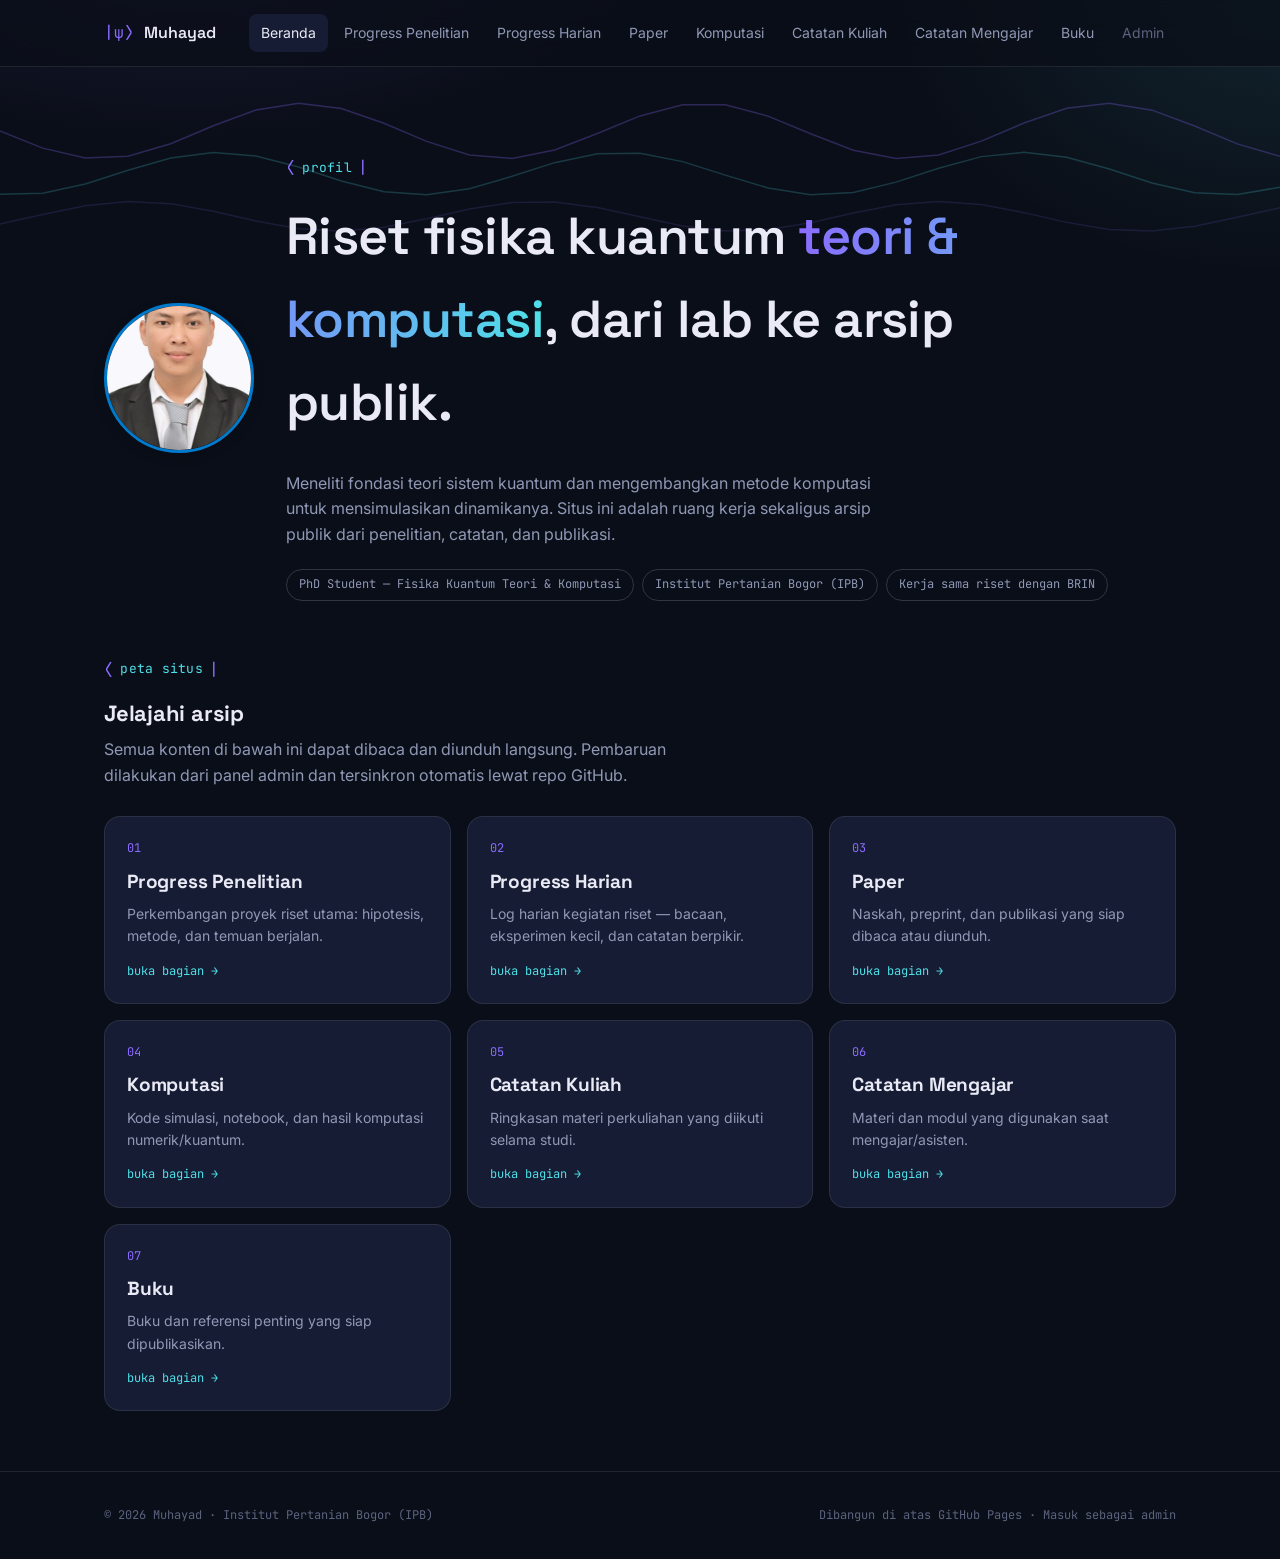
==== index.html @ 5832dcad "Update index.html" ====
<!DOCTYPE html>
<html lang="id">
<head>
<meta charset="UTF-8">
<meta name="viewport" content="width=device-width, initial-scale=1.0">
<title>Beranda — Ruang Riset Fisika Kuantum</title>
<link rel="stylesheet" href="assets/css/style.css">
<!-- CSS Tambahan agar tampilan foto rapi -->
<style>
  .hero-profile-wrapper {
    display: flex;
    align-items: center;
    gap: 2rem;
    flex-wrap: wrap; /* Supaya responsif di layar HP */
  }
  .profile-photo {
    width: 150px;
    height: 150px;
    object-fit: cover;
    border-radius: 50%; /* Membuat foto berbentuk lingkaran */
    border: 3px solid var(--accent, #007acc); /* Bingkai foto */
    box-shadow: 0 4px 12px rgba(0,0,0,0.15);
  }
</style>
</head>
<body>

<script src="assets/js/config.js"></script>
<script src="assets/js/common.js"></script>

<section class="hero">
  <div id="heroWaveMount"></div>
  <div class="wrap hero-inner hero-profile-wrapper">
    
    <!-- TAMBAHAN: Tag Foto Profil -->
    <div class="photo-container">
      <img src="assets/images/foto-profil.jpg" alt="Foto Profil" class="profile-photo">
    </div>

    <div class="hero-text-container">
      <p class="eyebrow">profil</p>
      <h1>Riset fisika kuantum <span class="accent">teori & komputasi</span>, dari lab ke arsip publik.</h1>
      <p class="lede" id="bioText"></p>
      <div class="hero-tags">
        <span id="tagRole"></span>
        <span id="tagAffil"></span>
        <span id="tagCollab"></span>
      </div>
    </div>

  </div>
</section>

<main class="wrap">
  <p class="eyebrow">peta situs</p>
  <h2 style="font-size:22px;margin-bottom:6px;">Jelajahi arsip</h2>
  <p style="max-width:600px;">Semua konten di bawah ini dapat dibaca dan diunduh langsung. Pembaruan dilakukan dari panel admin dan tersinkron otomatis lewat repo GitHub.</p>

  <div class="grid" id="cardGrid"></div>
</main>

<script>
document.getElementById("heroWaveMount").outerHTML = heroWaveSVG();
renderNav("index.html");

document.getElementById("bioText").textContent = SITE_PROFILE.bio;
document.getElementById("tagRole").textContent = SITE_PROFILE.role;
document.getElementById("tagAffil").textContent = SITE_PROFILE.affiliation;
document.getElementById("tagCollab").textContent = SITE_PROFILE.collab;

const CARDS = [
  { n:"01", href:"research.html",       title:"Progress Penelitian", desc:"Perkembangan proyek riset utama: hipotesis, metode, dan temuan berjalan." },
  { n:"02", href:"daily.html",          title:"Progress Harian",     desc:"Log harian kegiatan riset — bacaan, eksperimen kecil, dan catatan berpikir." },
  { n:"03", href:"papers.html",         title:"Paper",               desc:"Naskah, preprint, dan publikasi yang siap dibaca atau diunduh." },
  { n:"04", href:"computation.html",    title:"Komputasi",           desc:"Kode simulasi, notebook, dan hasil komputasi numerik/kuantum." },
  { n:"05", href:"lecture-notes.html", title:"Catatan Kuliah",      desc:"Ringkasan materi perkuliahan yang diikuti selama studi." },
  { n:"06", href:"teaching-notes.html", title:"Catatan Mengajar",    desc:"Materi dan modul yang digunakan saat mengajar/asisten." },
  { n:"07", href:"books.html",          title:"Buku",                desc:"Buku dan referensi penting yang siap dipublikasikan." },
];
document.getElementById("cardGrid").innerHTML = CARDS.map(c => `
  <a class="card" href="${c.href}">
    <div class="idx">${c.n}</div>
    <h3>${c.title}</h3>
    <p>${c.desc}</p>
    <div class="go">buka bagian →</div>
  </a>
`).join("");

renderFooter();
</script>
</body>
</html>
---- assets/css/style.css ----
/* ==========================================================================
   Design tokens — tema: fisika kuantum teori & komputasi
   ========================================================================== */
@import url('https://fonts.googleapis.com/css2?family=Space+Grotesk:wght@400;500;600;700&family=Inter:wght@400;500;600&family=JetBrains+Mono:wght@400;500&display=swap');

:root{
  --bg:        #0a0e18;
  --bg-alt:    #0f1428;
  --surface:   #161c33;
  --surface-2: #1c2340;
  --border:    rgba(255,255,255,0.09);
  --border-2:  rgba(255,255,255,0.16);

  --violet:  #8b6cff;
  --violet-dim: #5b4aa8;
  --cyan:    #4fe0e8;
  --amber:   #f2b84b;

  --text:      #e9eaf5;
  --text-dim:  #9098b5;
  --text-faint:#5c637f;

  --font-display: 'Space Grotesk', sans-serif;
  --font-body: 'Inter', sans-serif;
  --font-mono: 'JetBrains Mono', monospace;

  --radius: 10px;
  --radius-lg: 16px;
  --max-w: 1120px;
}

*{ box-sizing:border-box; }
html{ scroll-behavior:smooth; }
body{
  margin:0;
  background:
    radial-gradient(ellipse 900px 500px at 15% -10%, rgba(139,108,255,0.16), transparent 60%),
    radial-gradient(ellipse 700px 500px at 100% 0%, rgba(79,224,232,0.10), transparent 55%),
    var(--bg);
  color:var(--text);
  font-family:var(--font-body);
  line-height:1.6;
  min-height:100vh;
}
@media (prefers-reduced-motion: reduce){
  *{ animation-duration:0.01ms !important; animation-iteration-count:1 !important; transition-duration:0.01ms !important; scroll-behavior:auto !important; }
}

a{ color:inherit; text-decoration:none; }
img{ max-width:100%; display:block; }

h1,h2,h3,h4{ font-family:var(--font-display); margin:0 0 .5em; letter-spacing:-0.01em; }
p{ margin:0 0 1em; color:var(--text-dim); }

.wrap{ max-width:var(--max-w); margin:0 auto; padding:0 24px; }

/* eyebrow bra-ket motif — signature element */
.eyebrow{
  font-family:var(--font-mono);
  font-size:13px;
  letter-spacing:0.02em;
  color:var(--cyan);
  display:inline-flex;
  align-items:center;
  gap:6px;
  margin-bottom:14px;
}
.eyebrow::before{ content:'⟨'; color:var(--violet); font-size:16px; }
.eyebrow::after{ content:'|'; color:var(--violet); font-size:16px; }

/* ---------- Nav ---------- */
header.site-nav{
  position:sticky; top:0; z-index:40;
  backdrop-filter:blur(14px);
  background:rgba(10,14,24,0.72);
  border-bottom:1px solid var(--border);
}
.nav-inner{
  max-width:var(--max-w); margin:0 auto; padding:14px 24px;
  display:flex; align-items:center; justify-content:space-between; gap:20px;
}
.brand{ display:flex; align-items:center; gap:10px; font-family:var(--font-display); font-weight:600; font-size:16px; }
.brand .ket{ color:var(--violet); font-family:var(--font-mono); font-weight:400; }
.nav-links{ display:flex; flex-wrap:wrap; gap:4px; font-size:14px; }
.nav-links a{
  padding:8px 12px; border-radius:8px; color:var(--text-dim);
  transition:color .15s, background .15s;
}
.nav-links a:hover, .nav-links a.active{ color:var(--text); background:var(--surface); }
.nav-toggle{ display:none; }

@media (max-width:880px){
  .nav-links{ display:none; flex-direction:column; width:100%; padding-top:10px; }
  .nav-links.open{ display:flex; }
  .nav-inner{ flex-wrap:wrap; }
  .nav-toggle{ display:inline-flex; background:none; border:1px solid var(--border-2); color:var(--text); border-radius:8px; padding:8px 10px; font-family:var(--font-mono); cursor:pointer; }
}

/* ---------- Hero ---------- */
.hero{ position:relative; padding:88px 0 56px; overflow:hidden; }
.hero-wave{ position:absolute; inset:0; z-index:0; opacity:.55; pointer-events:none; }
.hero-inner{ position:relative; z-index:1; }
.hero h1{ font-size:clamp(30px,5vw,52px); font-weight:600; max-width:820px; }
.hero .accent{ background:linear-gradient(90deg,var(--violet),var(--cyan)); -webkit-background-clip:text; background-clip:text; color:transparent; }
.hero .lede{ max-width:620px; font-size:16px; }
.hero-tags{ display:flex; flex-wrap:wrap; gap:8px; margin-top:22px; }
.hero-tags span{
  font-family:var(--font-mono); font-size:12px; color:var(--text-dim);
  border:1px solid var(--border-2); border-radius:20px; padding:5px 12px;
}

/* ---------- Section grid of category cards ---------- */
.grid{ display:grid; grid-template-columns:repeat(auto-fit,minmax(260px,1fr)); gap:16px; margin:28px 0 60px; }
.card{
  background:var(--surface); border:1px solid var(--border); border-radius:var(--radius-lg);
  padding:22px; transition:transform .18s, border-color .18s, background .18s;
  position:relative; overflow:hidden;
}
.card:hover{ transform:translateY(-3px); border-color:var(--border-2); background:var(--surface-2); }
.card .idx{ font-family:var(--font-mono); font-size:12px; color:var(--violet); }
.card h3{ font-size:19px; margin:8px 0 6px; }
.card p{ font-size:14px; margin:0; }
.card .go{ margin-top:14px; font-family:var(--font-mono); font-size:12px; color:var(--cyan); }

/* ---------- Page header for category pages ---------- */
.page-head{ padding:56px 0 20px; }
.page-head h1{ font-size:clamp(26px,4vw,38px); }

/* ---------- List / entry cards ---------- */
.entry-list{ display:flex; flex-direction:column; gap:14px; margin:26px 0 70px; }
.entry{
  background:var(--surface); border:1px solid var(--border); border-radius:var(--radius-lg);
  padding:20px 22px; display:flex; flex-direction:column; gap:8px;
}
.entry-top{ display:flex; justify-content:space-between; align-items:baseline; gap:12px; flex-wrap:wrap; }
.entry h3{ font-size:18px; margin:0; }
.entry .date{ font-family:var(--font-mono); font-size:12px; color:var(--text-faint); white-space:nowrap; }
.entry .desc{ font-size:14px; margin:0; color:var(--text-dim); }
.entry-tags{ display:flex; gap:6px; flex-wrap:wrap; }
.entry-tags span{ font-family:var(--font-mono); font-size:11px; color:var(--violet); background:rgba(139,108,255,0.1); border-radius:6px; padding:2px 8px; }
.entry-media{ border-radius:var(--radius); overflow:hidden; border:1px solid var(--border); background:var(--bg-alt); margin:2px 0; }
.entry-media img, .entry-media video{ width:100%; max-height:420px; object-fit:contain; display:block; background:var(--bg-alt); }
.entry-actions{ display:flex; gap:10px; margin-top:6px; }
.btn{
  font-family:var(--font-mono); font-size:12px; padding:8px 14px; border-radius:8px;
  border:1px solid var(--border-2); color:var(--text); background:transparent; cursor:pointer;
  transition:background .15s, border-color .15s;
  display:inline-flex; align-items:center; gap:6px;
}
.btn:hover{ background:var(--surface-2); border-color:var(--cyan); }
.btn-primary{ background:var(--violet); border-color:var(--violet); color:#0a0e18; font-weight:500; }
.btn-primary:hover{ background:#a08aff; }
.btn-danger:hover{ border-color:#ff6b6b; color:#ff6b6b; }

.empty-state{ border:1px dashed var(--border-2); border-radius:var(--radius-lg); padding:40px 24px; text-align:center; color:var(--text-faint); font-family:var(--font-mono); font-size:13px; }
.loading{ font-family:var(--font-mono); font-size:13px; color:var(--text-faint); padding:20px 0; }

/* ---------- Divider (orbit ring motif) ---------- */
.orbit-divider{ display:flex; align-items:center; gap:14px; margin:50px 0; color:var(--text-faint); }
.orbit-divider .ring{ width:9px; height:9px; border-radius:50%; border:1px solid var(--violet); flex-shrink:0; }
.orbit-divider .line{ flex:1; height:1px; background:linear-gradient(90deg,var(--border-2),transparent); }

/* ---------- Footer ---------- */
footer{ border-top:1px solid var(--border); padding:34px 0; margin-top:40px; }
footer .wrap{ display:flex; justify-content:space-between; flex-wrap:wrap; gap:12px; font-family:var(--font-mono); font-size:12px; color:var(--text-faint); }
footer a{ color:var(--text-faint); }
footer a:hover{ color:var(--cyan); }

/* ---------- Forms (admin) ---------- */
.field{ margin-bottom:16px; }
.field label{ display:block; font-family:var(--font-mono); font-size:12px; color:var(--text-dim); margin-bottom:6px; }
.field input, .field textarea, .field select{
  width:100%; background:var(--bg-alt); border:1px solid var(--border-2); border-radius:8px;
  padding:10px 12px; color:var(--text); font-family:var(--font-body); font-size:14px;
}
.field textarea{ min-height:90px; resize:vertical; }
.field input:focus, .field textarea:focus, .field select:focus{ outline:none; border-color:var(--cyan); }
.panel{ background:var(--surface); border:1px solid var(--border); border-radius:var(--radius-lg); padding:24px; }
.msg{ font-family:var(--font-mono); font-size:12px; padding:10px 14px; border-radius:8px; margin-bottom:16px; }
.msg-ok{ background:rgba(79,224,232,0.1); color:var(--cyan); border:1px solid rgba(79,224,232,0.3); }
.msg-err{ background:rgba(255,107,107,0.1); color:#ff6b6b; border:1px solid rgba(255,107,107,0.3); }
.tabs{ display:flex; gap:6px; flex-wrap:wrap; margin-bottom:22px; }
.tab-btn{
  font-family:var(--font-mono); font-size:12px; padding:8px 14px; border-radius:8px;
  border:1px solid var(--border); background:var(--bg-alt); color:var(--text-dim); cursor:pointer;
}
.tab-btn.active{ background:var(--violet); border-color:var(--violet); color:#0a0e18; }

/* focus visibility */
a:focus-visible, button:focus-visible, input:focus-visible, textarea:focus-visible{
  outline:2px solid var(--cyan); outline-offset:2px;
}
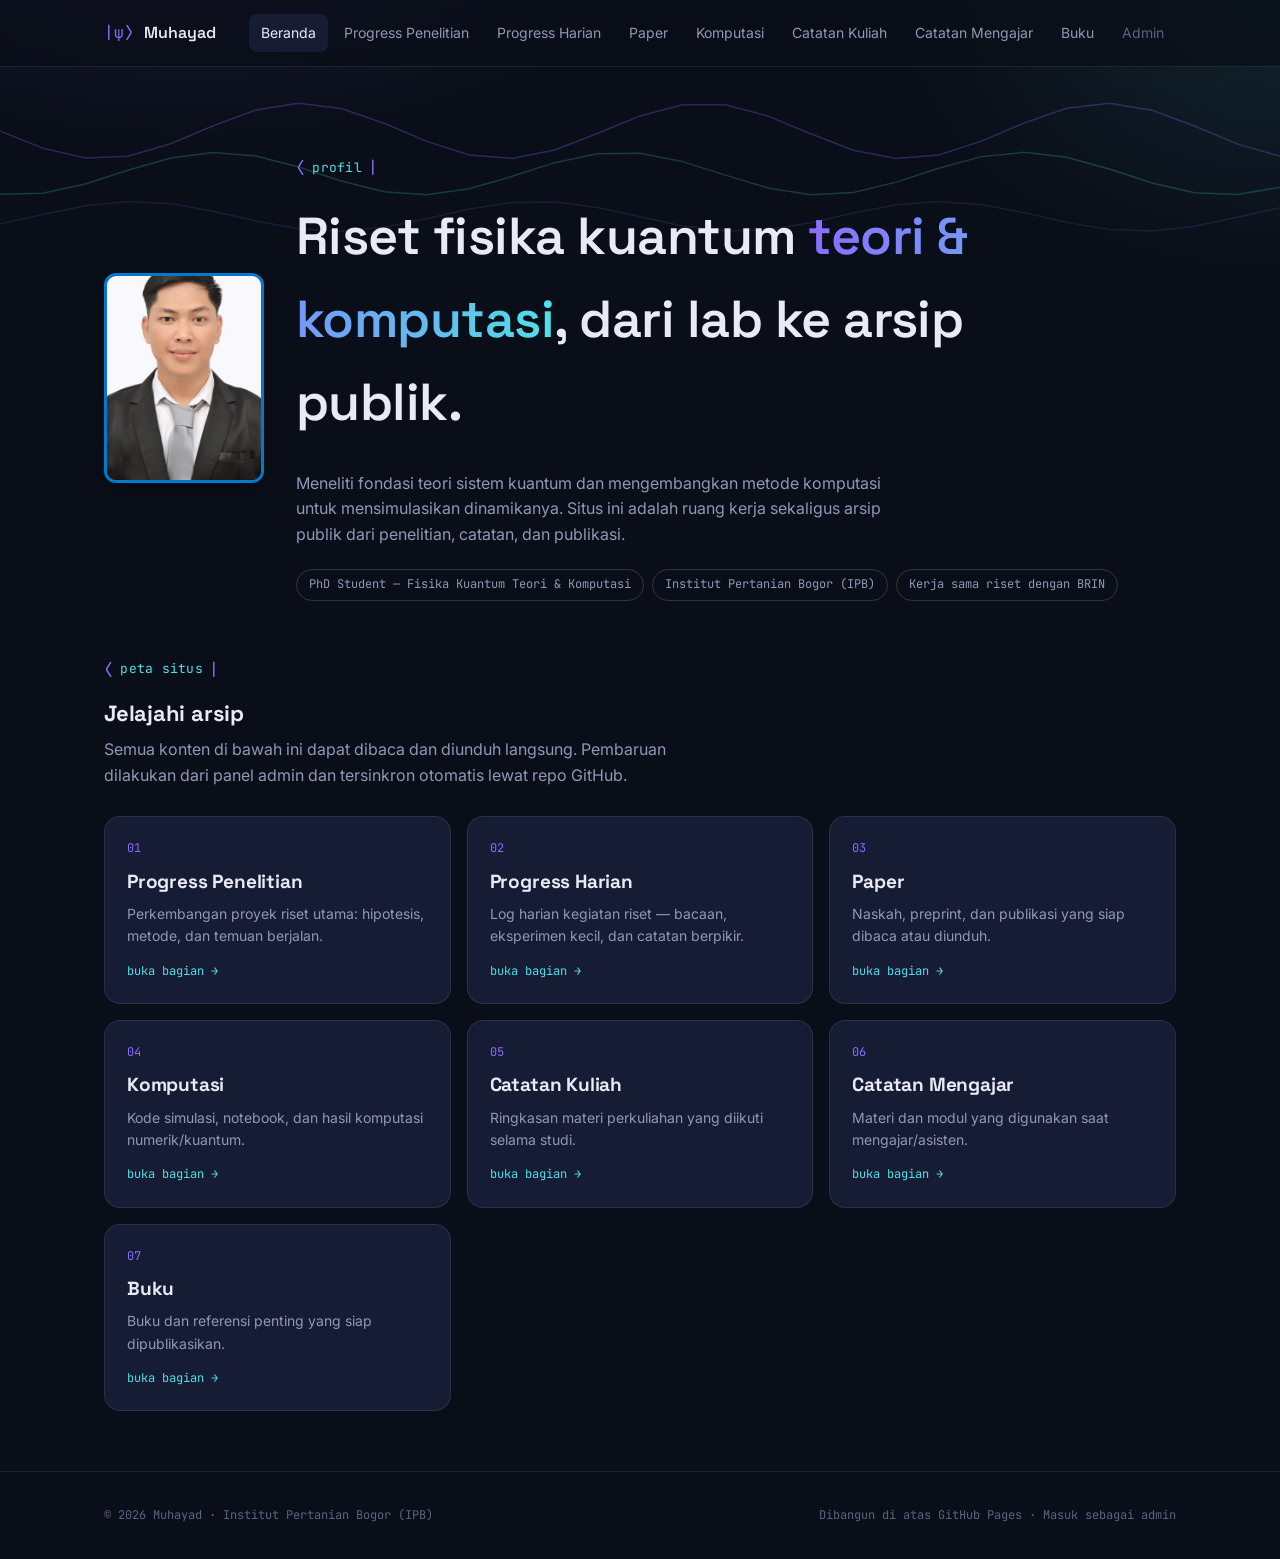
==== commit fe6b8ab6: "Update index.html" ====
--- a/index.html
+++ b/index.html
@@ -5,7 +5,7 @@
 <meta name="viewport" content="width=device-width, initial-scale=1.0">
 <title>Beranda — Ruang Riset Fisika Kuantum</title>
 <link rel="stylesheet" href="assets/css/style.css">
-<!-- CSS Tambahan agar tampilan foto rapi -->
+<!-- CSS Tambahan dengan bingkai persegi (Rectangle) -->
 <style>
   .hero-profile-wrapper {
     display: flex;
@@ -14,12 +14,12 @@
     flex-wrap: wrap; /* Supaya responsif di layar HP */
   }
   .profile-photo {
-    width: 150px;
-    height: 150px;
-    object-fit: cover;
-    border-radius: 50%; /* Membuat foto berbentuk lingkaran */
-    border: 3px solid var(--accent, #007acc); /* Bingkai foto */
-    box-shadow: 0 4px 12px rgba(0,0,0,0.15);
+    width: 160px;            /* Lebar foto */
+    height: 210px;           /* Tinggi foto (proporsi portrait) */
+    object-fit: cover;       /* Agar foto tidak terdistorsi / gepeng */
+    border-radius: 12px;     /* Ubah ke 0px jika ingin sudut tajam/siku murni */
+    border: 3px solid var(--accent, #007acc); /* Warna bingkai */
+    box-shadow: 0 8px 20px rgba(0,0,0,0.25);  /* Bayangan lembut */
   }
 </style>
 </head>
@@ -32,7 +32,7 @@
   <div id="heroWaveMount"></div>
   <div class="wrap hero-inner hero-profile-wrapper">
     
-    <!-- TAMBAHAN: Tag Foto Profil -->
+    <!-- Tag Foto Profil -->
     <div class="photo-container">
       <img src="assets/images/foto-profil.jpg" alt="Foto Profil" class="profile-photo">
     </div>
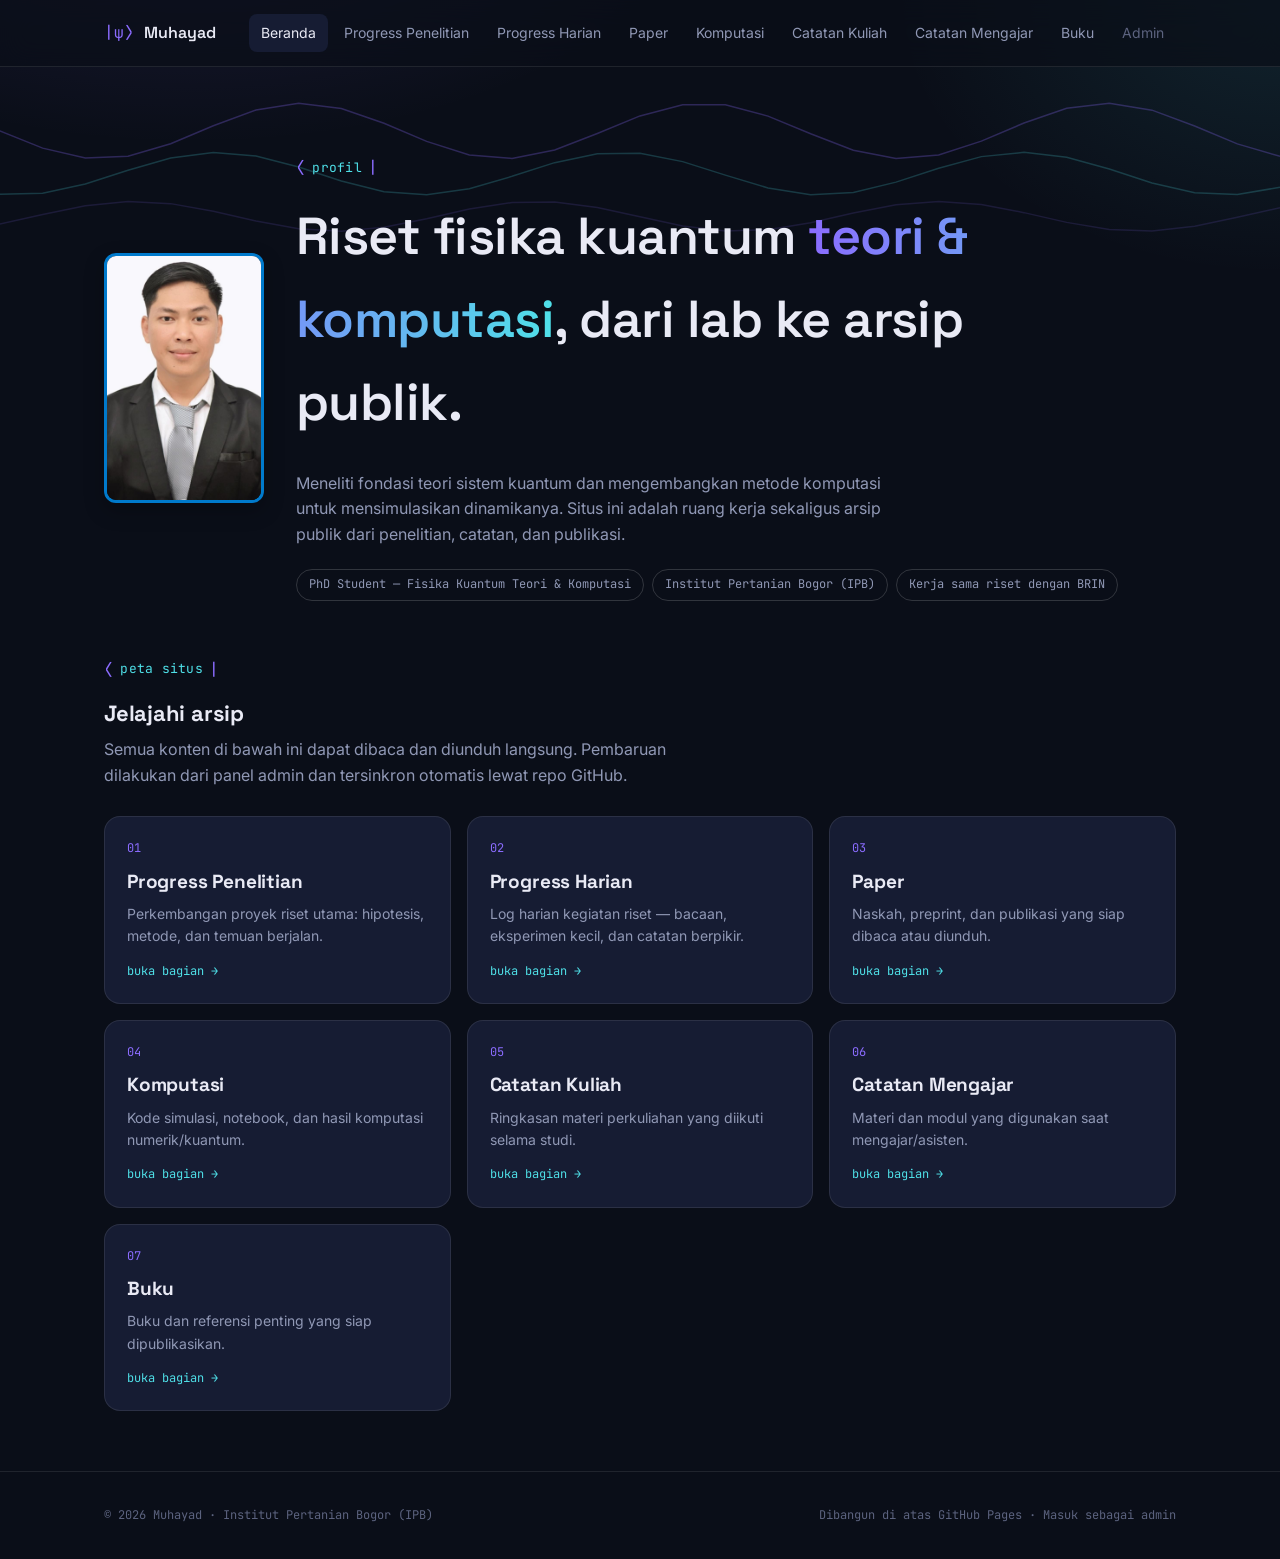
==== commit 3a2d90a5: "Update index.html" ====
--- a/index.html
+++ b/index.html
@@ -15,7 +15,7 @@
   }
   .profile-photo {
     width: 160px;            /* Lebar foto */
-    height: 210px;           /* Tinggi foto (proporsi portrait) */
+    height: 250px;           /* Tinggi foto (proporsi portrait) */
     object-fit: cover;       /* Agar foto tidak terdistorsi / gepeng */
     border-radius: 12px;     /* Ubah ke 0px jika ingin sudut tajam/siku murni */
     border: 3px solid var(--accent, #007acc); /* Warna bingkai */
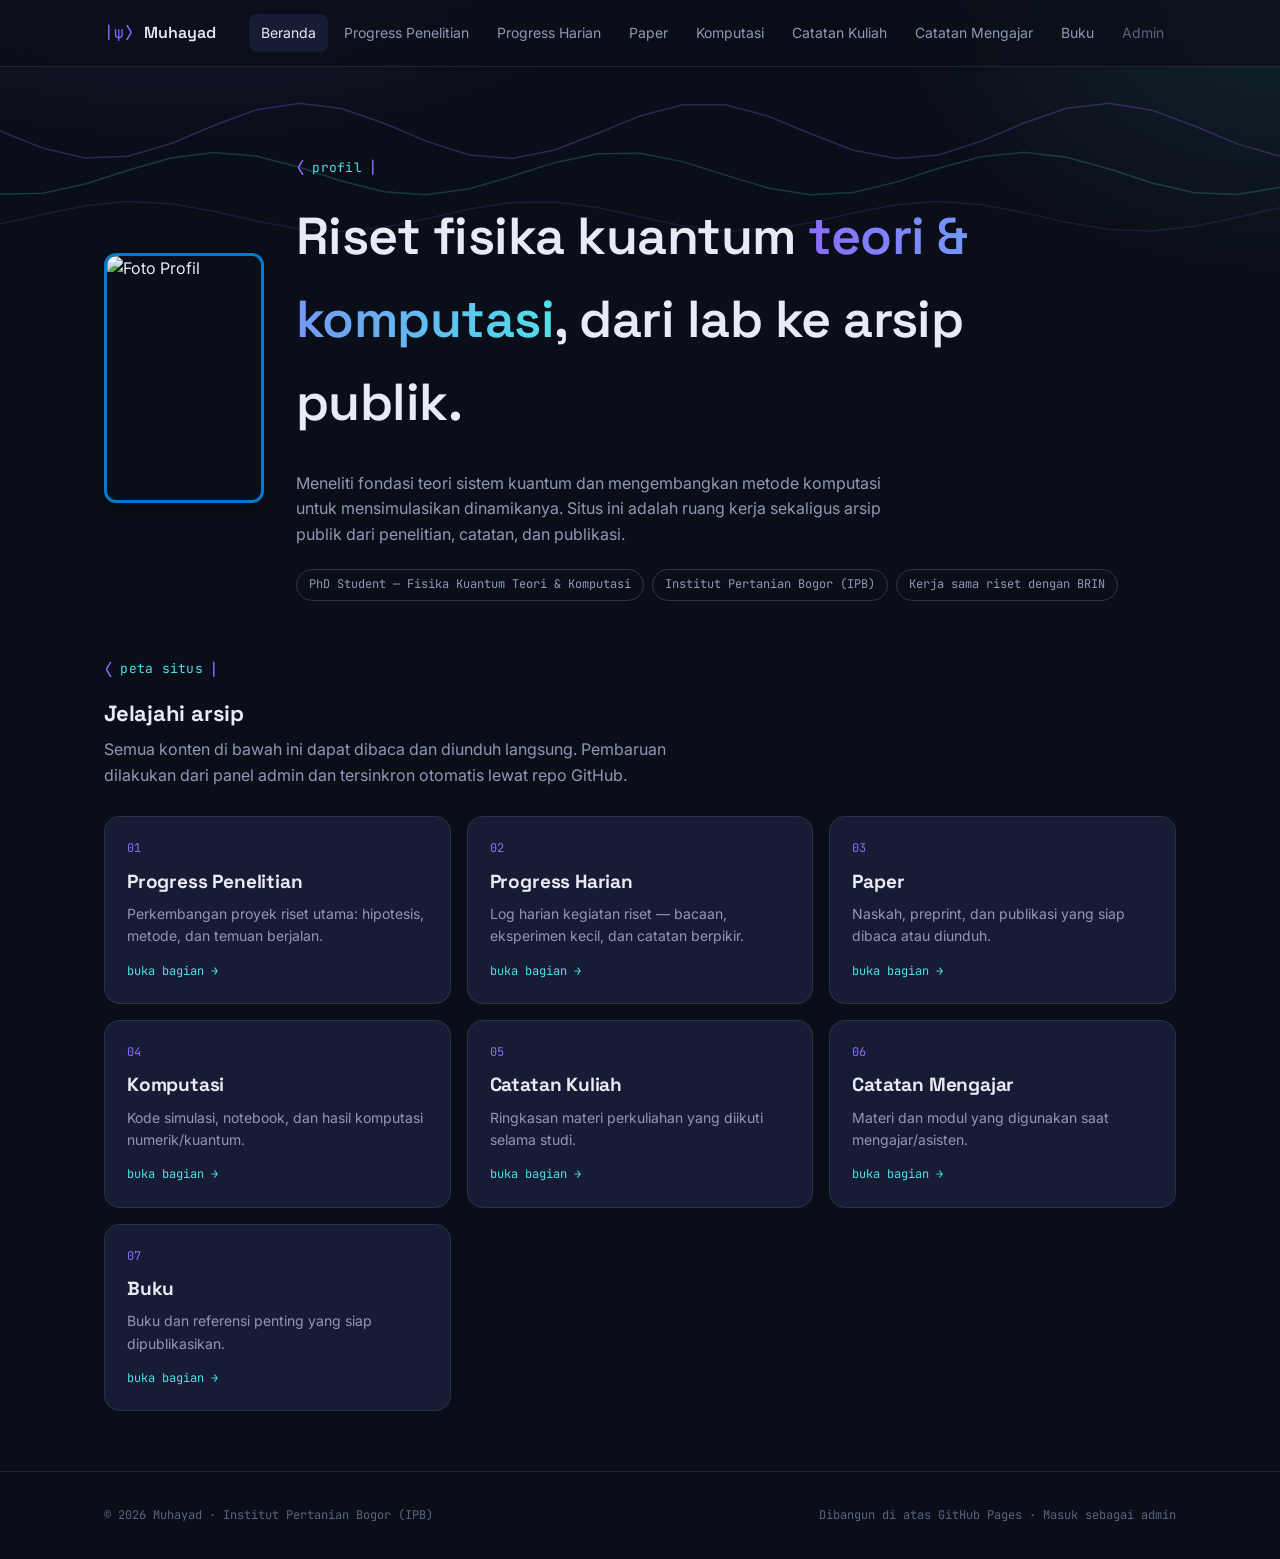
==== commit 0785c627: "Update index.html" ====
--- a/index.html
+++ b/index.html
@@ -34,7 +34,7 @@
     
     <!-- Tag Foto Profil -->
     <div class="photo-container">
-      <img src="assets/images/foto-profil.jpg" alt="Foto Profil" class="profile-photo">
+      <img src="assets/images/assets/images/WhatsApp Image 2026-09-12 at 22.21.10.jpeg" alt="Foto Profil" class="profile-photo">
     </div>
 
     <div class="hero-text-container">
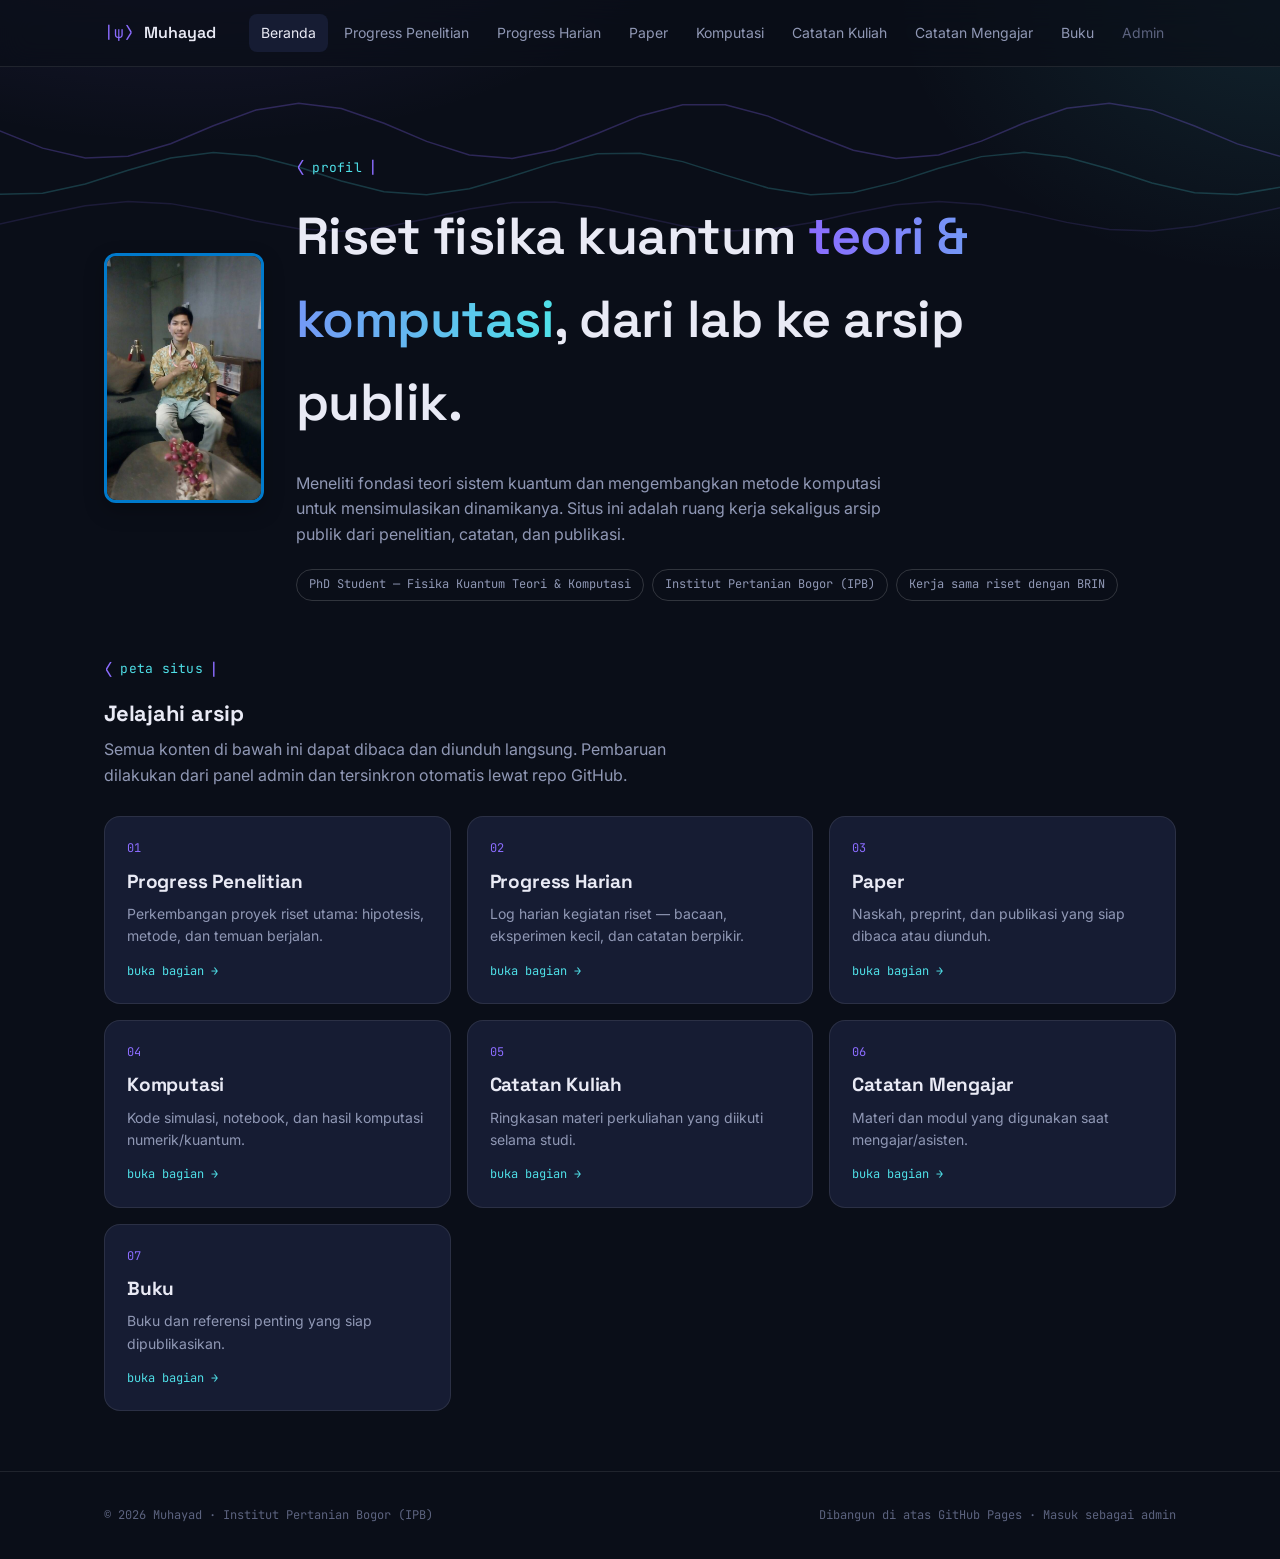
==== commit 3a1f174d: "Fix profile image source path in index.html" ====
--- a/index.html
+++ b/index.html
@@ -34,7 +34,7 @@
     
     <!-- Tag Foto Profil -->
     <div class="photo-container">
-      <img src="assets/images/assets/images/WhatsApp Image 2026-09-12 at 22.21.10.jpeg" alt="Foto Profil" class="profile-photo">
+      <img src="assets/images/foto-profil.jpg" alt="Foto Profil" class="profile-photo">
     </div>
 
     <div class="hero-text-container">
